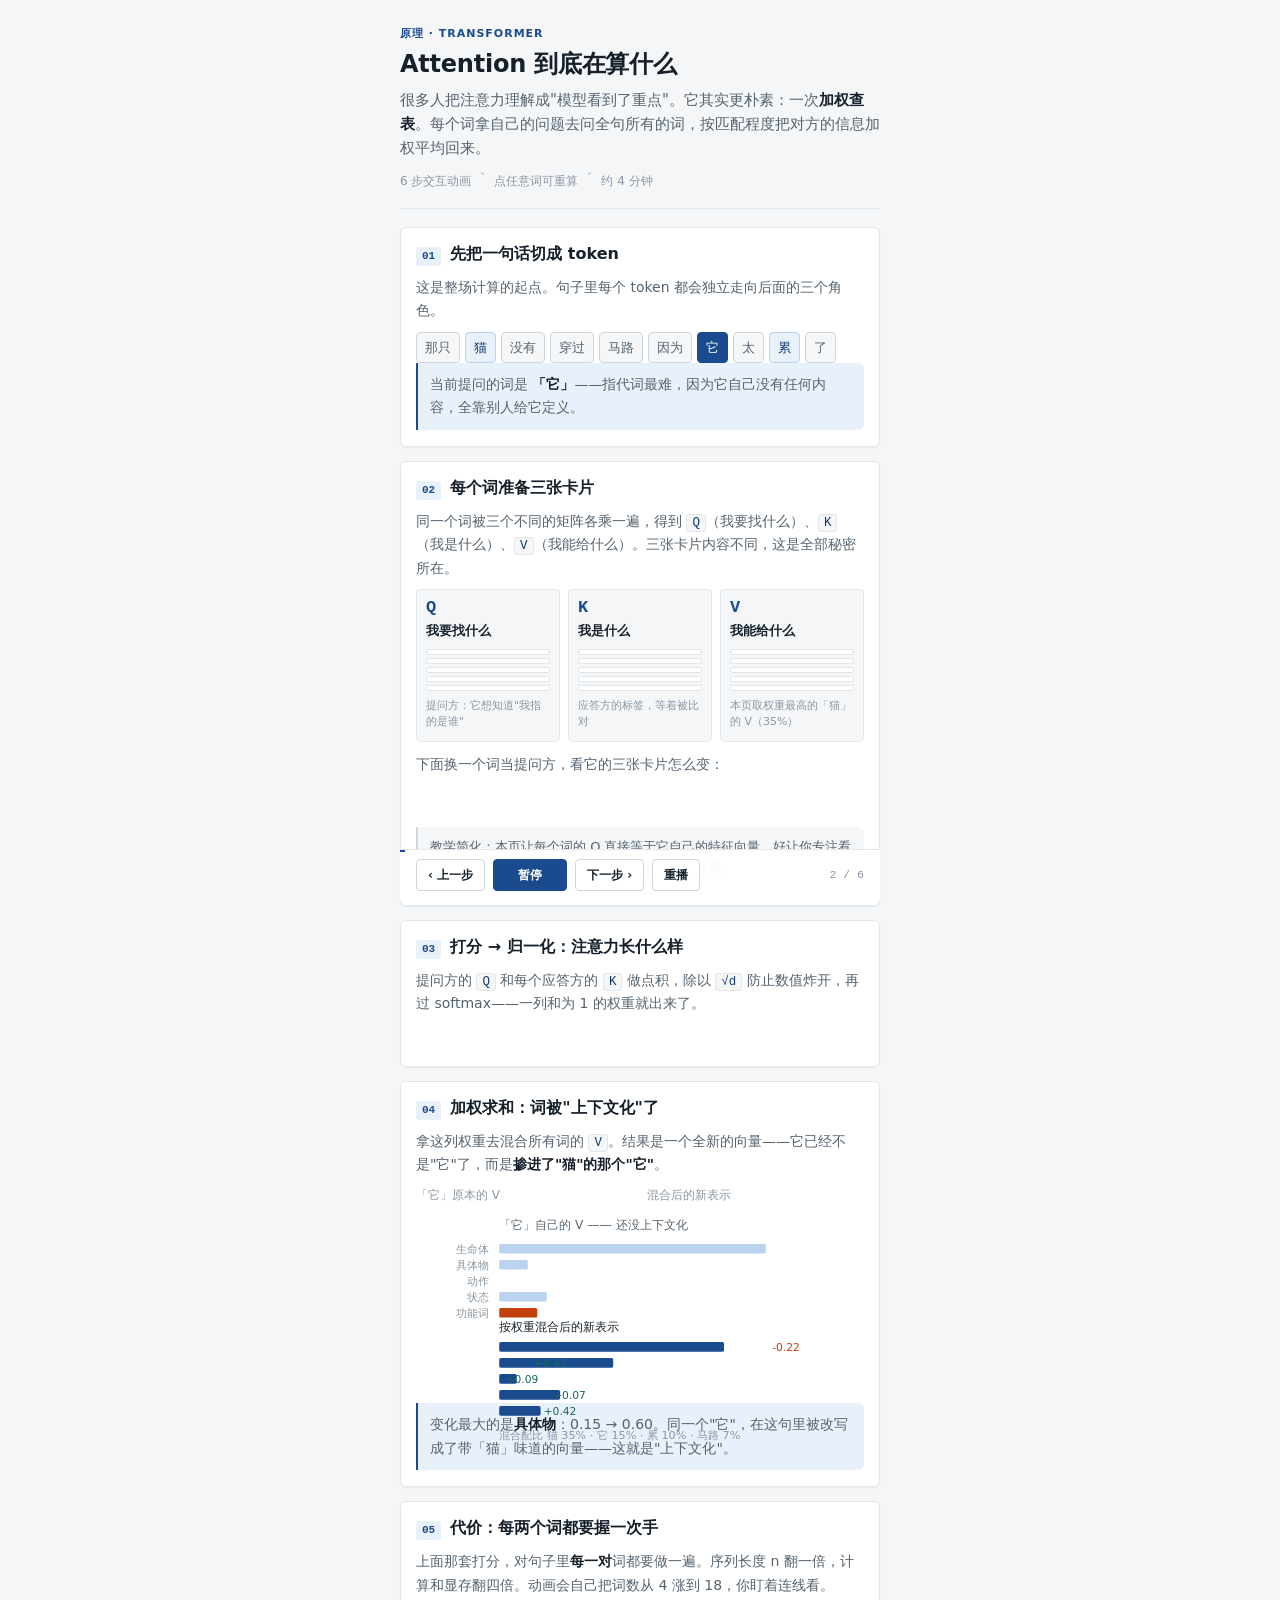
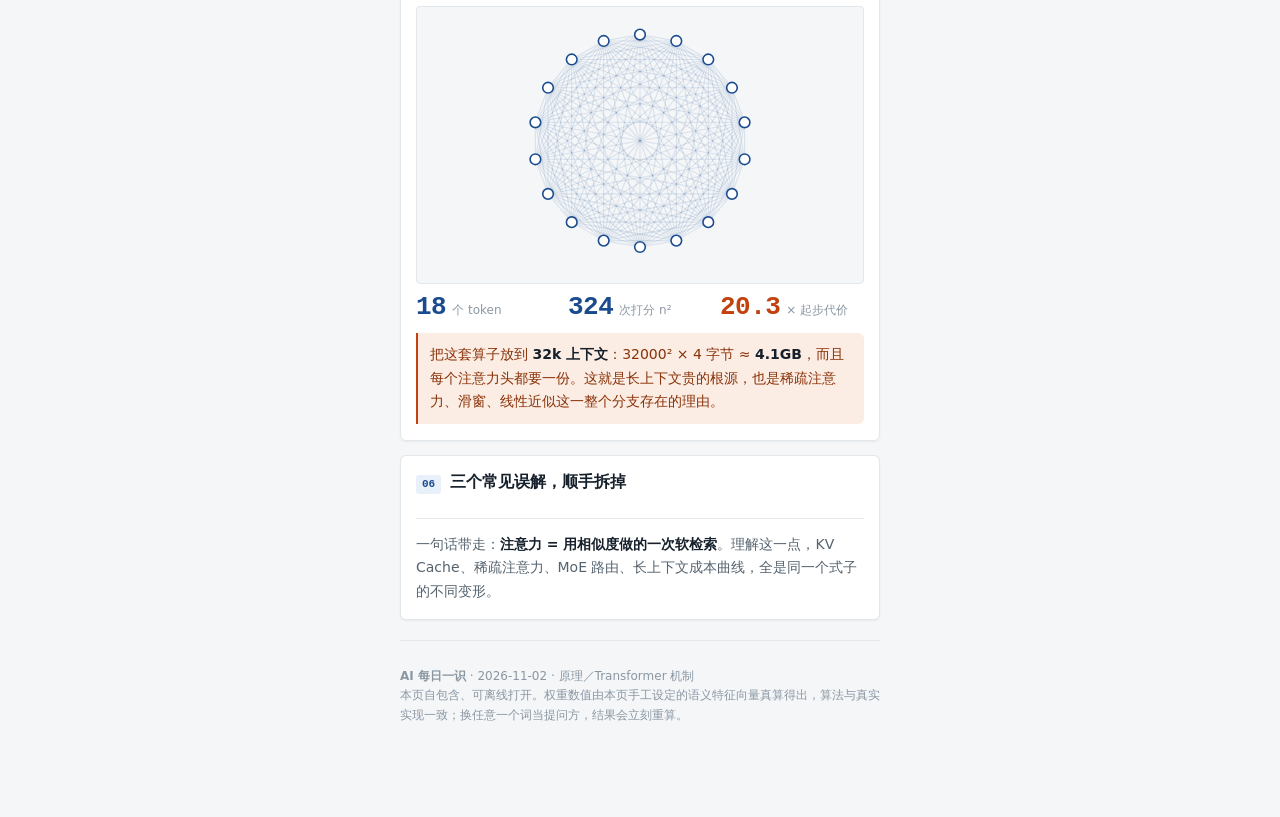
==== d/2026-11-02/index.html @ 2f48deec "deploy: AI 每日一识 2026-11-02 更新" ====
<!doctype html>
<html lang="zh-CN">
<head>
<meta charset="utf-8">
<meta name="viewport" content="width=device-width, initial-scale=1, viewport-fit=cover">
<meta name="theme-color" content="#1B4B8F">
<title>Attention 到底在算什么 | AI 每日一识 2026-11-02</title>
<meta name="description" content="注意力不是「模型看到了重点」，而是一次加权查表：每个词拿自己的问题去问全句所有的词，按匹配度把答案加权平均回来。">
<script>document.documentElement.className += ' js'</script>
<style>/* ============================================================
   ai-daily base.css  —  设计 token + 排版原子 + 动效库
   约束：无渐变、无光晕、无多层卡片堆叠；只用 transform/opacity 做动画
   ============================================================ */

:root{
  --bg:#F4F6F8;
  --panel:#FFFFFF;
  --ink:#16202B;
  --ink-2:#55636F;
  --ink-3:#8A97A3;
  --line:#E2E7EB;
  --line-2:#CFD7DE;
  --accent:#1B4B8F;
  --accent-ink:#123A70;
  --accent-soft:#E8F0FA;
  --hot:#C2410C;
  --hot-soft:#FBEDE4;
  --good:#15695A;
  --good-soft:#E5F2EF;
  --radius:6px;
  --shadow:0 1px 2px rgba(22,32,43,.05);
  --sans:"Segoe UI",system-ui,-apple-system,"PingFang SC","Microsoft YaHei",sans-serif;
  --mono:ui-monospace,"Cascadia Mono",Consolas,"SFMono-Regular",Menlo,monospace;
  --gutter:16px;
  --step-gap:14px;
}

*,*::before,*::after{box-sizing:border-box}
html{-webkit-text-size-adjust:100%}
body{
  margin:0;background:var(--bg);color:var(--ink);
  font:15px/1.65 var(--sans);
  -webkit-font-smoothing:antialiased;
  padding:0 var(--gutter) 84px;
}
#doc{max-width:480px;margin:0 auto}

/* ---------- hero ---------- */
.hero{padding:20px 0 16px;border-bottom:1px solid var(--line);margin-bottom:18px}
.kicker{
  display:inline-block;font:600 11px/1 var(--sans);letter-spacing:.09em;
  color:var(--accent);text-transform:uppercase;margin:0 0 10px;
}
.hero h1{margin:0 0 8px;font-size:24px;line-height:1.28;letter-spacing:-.01em;font-weight:700}
.hook{margin:0;font-size:15px;color:var(--ink-2);line-height:1.6}
.hook b{color:var(--ink);font-weight:600}
.meta-row{display:flex;gap:10px;margin-top:12px;font-size:12px;color:var(--ink-3);flex-wrap:wrap}
.meta-row span{display:inline-flex;align-items:center;gap:5px}
.meta-row i{width:3px;height:3px;border-radius:50%;background:var(--line-2);font-style:normal}

/* ---------- step / panel ---------- */
[data-step]{
  background:var(--panel);border:1px solid var(--line);border-radius:var(--radius);
  box-shadow:var(--shadow);padding:15px 15px 16px;margin:0 0 var(--step-gap);
  scroll-margin-top:14px;
}
.step-head{display:flex;align-items:baseline;gap:9px;margin:0 0 10px}
.step-no{
  font:600 11px/1 var(--mono);color:var(--accent);background:var(--accent-soft);
  padding:4px 6px;border-radius:3px;flex:none;
}
.step-head h2{margin:0;font-size:16px;line-height:1.35;font-weight:650}
.step p{margin:0 0 9px;font-size:14px;color:var(--ink-2);line-height:1.68}
.step p:last-child{margin-bottom:0}
.step p strong,.step p b{color:var(--ink);font-weight:600}
figure{margin:12px 0 0}
figcaption{font-size:12px;color:var(--ink-3);margin-top:8px;line-height:1.55}
code{font:12.5px/1.6 var(--mono);background:var(--bg);padding:1px 5px;border-radius:3px;color:var(--accent-ink);border:1px solid var(--line)}
.callout{
  margin:12px 0 0;padding:10px 12px;border-left:2px solid var(--accent);
  background:var(--accent-soft);border-radius:0 var(--radius) var(--radius) 0;
  font-size:13px;color:var(--accent-ink);line-height:1.6;
}
.callout.warn{border-left-color:var(--hot);background:var(--hot-soft);color:#8A3208}
.callout.note{border-left-color:var(--line-2);background:var(--bg);color:var(--ink-2)}

/* ---------- generic atoms ---------- */
.row{display:flex;gap:8px;flex-wrap:wrap}
.grid2{display:grid;grid-template-columns:1fr 1fr;gap:8px}
.grid3{display:grid;grid-template-columns:repeat(3,1fr);gap:8px}
.tag{font:600 11px/1 var(--sans);padding:4px 7px;border-radius:3px;background:var(--bg);border:1px solid var(--line);color:var(--ink-2)}
.tag.on{background:var(--accent);border-color:var(--accent);color:#fff}
.mini{font-size:12px;color:var(--ink-3);line-height:1.5}
.mono{font-family:var(--mono)}
hr.sep{border:0;border-top:1px solid var(--line);margin:14px 0}

/* clickable chip */
.chip{
  font:13px/1 var(--sans);padding:7px 9px;border-radius:4px;background:var(--panel);
  border:1px solid var(--line-2);color:var(--ink);cursor:pointer;transition:.18s transform,.18s background,.18s border-color;
  -webkit-tap-highlight-color:transparent;touch-action:manipulation;
}
.chip:hover{border-color:var(--accent)}
.chip:active{transform:translateY(1px)}
.chip.sel{background:var(--accent);border-color:var(--accent);color:#fff}

/* ---------- tokens (注意力演示用) ---------- */
.tokline{display:flex;flex-wrap:wrap;gap:5px}
.tok{
  position:relative;font:13px/1 var(--sans);padding:8px 8px;border-radius:4px;
  background:var(--bg);border:1px solid var(--line-2);color:var(--ink-2);
  cursor:pointer;transition:.2s transform,.2s background,.2s color,.2s border-color;
  -webkit-tap-highlight-color:transparent;
}
.tok.sel{background:var(--accent);border-color:var(--accent);color:#fff;transform:translateY(-2px)}
.tok.warm{background:var(--accent-soft);border-color:#BBD3EE;color:var(--accent-ink)}

/* weight bars */
.wbars{display:flex;flex-direction:column;gap:6px;margin-top:12px}
.wrow{display:grid;grid-template-columns:52px 1fr 46px;align-items:center;gap:8px}
.wrow .lbl{font:12px/1 var(--sans);color:var(--ink-2);text-align:right;white-space:nowrap;overflow:hidden;text-overflow:ellipsis}
.wtrack{height:14px;background:var(--bg);border:1px solid var(--line);border-radius:3px;overflow:hidden}
.wfill{display:block;height:100%;width:0;background:var(--accent);transition:width .55s cubic-bezier(.22,.61,.36,1)}
.wrow.top .wfill{background:var(--hot)}
.wrow.top .lbl{color:var(--ink);font-weight:600}
.wval{font:11.5px/1 var(--mono);color:var(--ink-3);text-align:right}

/* svg stage */
.stage{width:100%;display:block;overflow:visible;background:var(--panel)}
.stage text{font-family:var(--sans)}
.link{fill:none;stroke:var(--line-2);stroke-width:1}
.link.live{stroke:var(--accent)}
.pkt{fill:var(--accent)}

/* stat */
.stat{display:flex;align-items:baseline;gap:6px}
.stat .v{font:700 26px/1 var(--mono);color:var(--accent);letter-spacing:-.02em}
.stat .u{font-size:12px;color:var(--ink-3)}
.stat.hot .v{color:var(--hot)}

/* compare */
.vs{display:grid;grid-template-columns:1fr 1fr;gap:8px}
.vs>div{border:1px solid var(--line);border-radius:4px;padding:9px 10px;background:var(--bg)}
.vs h4{margin:0 0 5px;font-size:12px;font-weight:650;color:var(--ink-2)}
.vs ul{margin:0;padding-left:15px;font-size:12.5px;color:var(--ink-2);line-height:1.6}

/* footer */
.doc-foot{margin:20px 0 0;padding-top:14px;border-top:1px solid var(--line);font-size:12px;color:var(--ink-3);line-height:1.6}
.doc-foot a{color:var(--accent);text-decoration:none;border-bottom:1px solid #BBD3EE}

/* ---------- 控制条 ---------- */
.dock{
  position:fixed;left:50%;transform:translateX(-50%);bottom:0;z-index:20;
  width:100%;max-width:480px;padding:9px var(--gutter) calc(9px + env(safe-area-inset-bottom));
  background:rgba(255,255,255,.96);border-top:1px solid var(--line);
  display:flex;align-items:center;gap:8px;
}
.dock button{
  font:600 12px/1 var(--sans);padding:9px 11px;border-radius:4px;cursor:pointer;
  background:var(--panel);border:1px solid var(--line-2);color:var(--ink);
  -webkit-tap-highlight-color:transparent;touch-action:manipulation;
}
.dock button:active{transform:translateY(1px)}
.dock button.pri{background:var(--accent);border-color:var(--accent);color:#fff;min-width:74px}
.dock .prog{font:11.5px/1 var(--mono);color:var(--ink-3);margin-left:auto;white-space:nowrap}
.dock .bar{position:absolute;top:0;left:0;height:2px;background:var(--accent);transition:width .3s linear}

/* ============================================================
   动效库  ——  只在 html.js 存在时启用隐藏，保证无 JS 也能读
   ============================================================ */
html.js .anim{opacity:0}
html.js .anim.a-rise{transform:translateY(9px)}
html.js .anim.a-pop{transform:scale(.9)}
html.js .anim.a-slide{transform:translateX(-10px)}

.anim.on{opacity:1!important;transform:none!important}
.anim.a-fadelink{transition:opacity .5s linear}
.a-rise.on,.a-pop.on,.a-slide.on{transition:opacity .38s ease,transform .38s cubic-bezier(.22,.61,.36,1)}

/* 关键帧类动效：由 .playing 驱动 */
@keyframes flow{to{stroke-dashoffset:0}}
@keyframes pulse{0%,100%{opacity:1}50%{opacity:.35}}
@keyframes spin{to{transform:rotate(360deg)}}
@keyframes sweep{from{clip-path:inset(0 100% 0 0)}to{clip-path:inset(0 0 0 0)}}
@keyframes shake{0%,100%{transform:translateX(0)}25%{transform:translateX(-2px)}75%{transform:translateX(2px)}}

.dash{stroke-dasharray:6 6}
html.js .step.in .dash{animation:flow 1.1s linear forwards}
html.js .is-playing .loop{animation:pulse 1.5s ease-in-out infinite}
.spin{animation:spin 1.8s linear infinite}
html.js .step.in .sweep{animation:sweep .9s cubic-bezier(.22,.61,.36,1) forwards}

@media (prefers-reduced-motion:reduce){
  .anim,.anim.on{opacity:1!important;transform:none!important;transition:none!important;animation:none!important}
  .dash,.step.in .dash,.is-playing .loop,.step.in .sweep,.spin{animation:none!important}
  .dock{position:static;transform:none;max-width:none}
}

/* ============================================================
   poster 模式：?poster=N  →  只保留 hero + 指定步骤，压成封面构图
   ============================================================ */
body.poster{padding:0 0 24px;background:var(--panel)}
body.poster #doc{max-width:760px}
body.poster [data-step]:not(.poster-pick){display:none}
body.poster .poster-pick{border-color:var(--line);margin:0}
body.poster .hero{border-bottom:1px solid var(--line);padding:18px 20px 14px;margin:0 0 14px}
body.poster .hero h1{font-size:29px}
body.poster .poster-pick{padding:14px 20px 16px}
body.poster .dock{display:none}
body.poster [data-anim]{opacity:1!important;transform:none!important;transition:none!important}
@media (min-width:640px){
  body.poster #doc{display:block}
}

/* 《Attention 到底在算什么》专有样式 */

/* step 2 · QKV 三卡 */
.card-qkv{background:var(--bg);border:1px solid var(--line);border-radius:4px;padding:9px 9px 10px}
.card-qkv>b{display:block;font-size:17px;color:var(--accent);line-height:1}
.qh{font-size:12.5px;font-weight:600;color:var(--ink);margin:5px 0 7px}
.qd{font-size:11px;color:var(--ink-3);line-height:1.5;margin-top:7px}
.bars5{display:flex;flex-direction:column;gap:3px}
.bars5>span{display:block;height:6px;background:#fff;border:1px solid var(--line);border-radius:2px;overflow:hidden}
.bars5 i{display:block;height:100%;width:0;border-radius:1px;transition:width .32s cubic-bezier(.22,.61,.36,1)}

/* step 3 · 公式分步揭示 */
#formula{display:flex;flex-wrap:wrap;gap:6px;font-size:12px}
#formula span{background:var(--bg);border:1px solid var(--line);border-radius:3px;padding:5px 7px;color:var(--ink-2)}
#formula .f1{border-color:var(--line-2)}
#formula .f2,#formula .f3{opacity:0;transform:translateY(4px);transition:opacity .4s,transform .4s}
#formula .f4{opacity:0;background:var(--accent);border-color:var(--accent);color:#fff;font-weight:600;transform:translateY(4px);transition:opacity .4s,transform .4s}
#formula .f2.lit,#formula .f3.lit,#formula .f4.lit{opacity:1;transform:none}

/* step 3 · 权重条 */
.wrow.self .lbl{color:var(--accent);font-weight:700}
.wrow.self .wtrack{background:var(--accent-soft);border-color:#C9DCF2}
.wrow .wtrack{position:relative}
#barCaption{font-size:12px;color:var(--ink-3);line-height:1.6;margin-top:10px;display:block}

/* step 4 / 5 · svg 舞台 */
#mix{height:auto;margin-top:8px}
#quad{margin-top:6px;background:var(--bg);border:1px solid var(--line);border-radius:4px}
#mixNote{margin-top:12px}

/* step 5 · 结论卡分步出现 */
#quadNote{opacity:0;transform:translateY(6px);transition:opacity .5s,transform .5s;margin-top:12px}
#quadNote.lit{opacity:1;transform:none}

/* step 6 · 误解对照 */
#myths{grid-template-columns:1fr 1fr;gap:8px}
#myths>div{background:var(--bg);border:1px solid var(--line);border-radius:4px;padding:9px 10px}
#myths>div:nth-child(even){background:var(--accent-soft);border-color:#C9DCF2}
#myths h4{margin:0 0 5px;font-size:11px;font-weight:700;letter-spacing:.06em;color:var(--ink-3)}
#myths>div:nth-child(even) h4{color:var(--accent)}
#myths li{margin:0;list-style:none;font-size:12.5px;line-height:1.6;color:var(--ink-2)}
#myths ul{padding:0;margin:0}
</style>
</head>
<body>
<main id="doc">
<header class="hero">
  <p class="kicker">原理 · Transformer</p>
  <h1>Attention 到底在算什么</h1>
  <p class="hook">很多人把注意力理解成"模型看到了重点"。它其实更朴素：一次<b>加权查表</b>。每个词拿自己的问题去问全句所有的词，按匹配程度把对方的信息加权平均回来。</p>
  <div class="meta-row">
    <span>6 步交互动画</span><i></i><span>点任意词可重算</span><i></i><span>约 4 分钟</span>
  </div>
</header>

<section class="step" data-step="1" data-dur="2600">
  <div class="step-head"><span class="step-no">01</span><h2>先把一句话切成 token</h2></div>
  <p>这是整场计算的起点。句子里每个 token 都会独立走向后面的三个角色。</p>
  <div class="tokline" id="lane1"></div>
  <p class="callout">当前提问的词是 <b>「它」</b>——指代词最难，因为它自己没有任何内容，全靠别人给它定义。</p>
</section>

<section class="step" data-step="2" data-dur="2800">
  <div class="step-head"><span class="step-no">02</span><h2>每个词准备三张卡片</h2></div>
  <p>同一个词被三个不同的矩阵各乘一遍，得到 <code>Q</code>（我要找什么）、<code>K</code>（我是什么）、<code>V</code>（我能给什么）。三张卡片内容不同，这是全部秘密所在。</p>
  <div class="grid3" id="qkv"></div>
  <p class="mini" style="margin-top:11px">下面换一个词当提问方，看它的三张卡片怎么变：</p>
  <div class="tokline" id="lane2"></div>
  <div class="callout note" style="margin-top:11px">教学简化：本页让每个词的 Q 直接等于它自己的特征向量，好让你专注看算法本身。真实模型里 Q/K/V 是三套学出来的权重。</div>
</section>

<section class="step" data-step="3" data-dur="3400" data-poster="1">
  <div class="step-head"><span class="step-no">03</span><h2>打分 → 归一化：注意力长什么样</h2></div>
  <p>提问方的 <code>Q</code> 和每个应答方的 <code>K</code> 做点积，除以 <code>√d</code> 防止数值炸开，再过 softmax——一列和为 1 的权重就出来了。</p>
  <div class="mono" id="formula" style="font-size:13px;color:var(--ink-2);margin:12px 0 4px"></div>
  <div class="wbars" id="bars"></div>
  <figcaption id="barCaption"></figcaption>
</section>

<section class="step" data-step="4" data-dur="3200">
  <div class="step-head"><span class="step-no">04</span><h2>加权求和：词被"上下文化"了</h2></div>
  <p>拿这列权重去混合所有词的 <code>V</code>。结果是一个全新的向量——它已经不是"它"了，而是<b>掺进了"猫"的那个"它"</b>。</p>
  <div class="row" style="gap:14px;margin-top:6px">
    <div class="mini" style="flex:1">「它」原本的 V</div>
    <div class="mini" style="flex:1">混合后的新表示</div>
  </div>
  <svg class="stage" id="mix" viewBox="0 0 420 168" role="img" aria-label="值向量按权重混合成新的表示"></svg>
  <p class="callout" id="mixNote"></p>
</section>

<section class="step" data-step="5" data-dur="4200">
  <div class="step-head"><span class="step-no">05</span><h2>代价：每两个词都要握一次手</h2></div>
  <p>上面那套打分，对句子里<b>每一对</b>词都要做一遍。序列长度 n 翻一倍，计算和显存翻四倍。动画会自己把词数从 4 涨到 18，你盯着连线看。</p>
  <svg class="stage" id="quad" viewBox="0 0 420 260" role="img" aria-label="自注意力的全连接连线随词数暴涨"></svg>
  <div class="grid3" style="margin-top:10px">
    <div><div class="stat"><span class="v mono" id="qN">4</span><span class="u">个 token</span></div></div>
    <div><div class="stat"><span class="v mono" id="qPair">16</span><span class="u">次打分 n²</span></div></div>
    <div><div class="stat hot"><span class="v mono" id="qMul">1.0</span><span class="u">× 起步代价</span></div></div>
  </div>
  <p class="callout warn" id="quadNote">把这套算子放到 <b>32k 上下文</b>：32000² × 4 字节 ≈ <b>4.1GB</b>，而且每个注意力头都要一份。这就是长上下文贵的根源，也是稀疏注意力、滑窗、线性近似这一整个分支存在的理由。</p>
</section>

<section class="step" data-step="6" data-dur="2400">
  <div class="step-head"><span class="step-no">06</span><h2>三个常见误解，顺手拆掉</h2></div>
  <div class="vs" id="myths"></div>
  <hr class="sep">
  <p class="mini">一句话带走：<b>注意力 = 用相似度做的一次软检索</b>。理解这一点，KV Cache、稀疏注意力、MoE 路由、长上下文成本曲线，全是同一个式子的不同变形。</p>
</section>

<footer class="doc-foot"><p><b>AI 每日一识</b> · 2026-11-02 · 原理／Transformer 机制<br>
本页自包含、可离线打开。权重数值由本页手工设定的语义特征向量真算得出，算法与真实实现一致；换任意一个词当提问方，结果会立刻重算。</p>
</footer>
</main>
<div id="dock"></div>
<script>/* ============================================================
   ai-daily controls.js  ——  可_scrub_ 的分步动画播放器
   所有时间都表达为归一化进度 p∈[0,1]，因此：
     ?poster=N&at=0.55  可以把第 N 步定格在 55% 那一帧用来截封面
     prefers-reduced-motion / ?static=1  直接落到 p=1 的完整可读终态
   页面脚本只需实现 onFrame(i, p, el)，不自己管时钟。
   ============================================================ */
(function () {
  'use strict';

  var root = document.documentElement;
  var $$ = function (sel, ctx) {
    return Array.prototype.slice.call((ctx || document).querySelectorAll(sel));
  };
  var params = new URLSearchParams(location.search);
  var reduced = window.matchMedia('(prefers-reduced-motion: reduce)').matches || params.has('static');
  var posterIdx = parseInt(params.get('poster') || '', 10) || 0;
  var posterAt = parseFloat(params.get('at'));
  if (!(posterAt >= 0 && posterAt <= 1)) posterAt = 1;

  var steps = $$('[data-step]');

  var st = { i: -1, playing: !reduced, t: 0, total: 2400, events: [], raf: 0, last: 0 };
  var hooks = { onInit: null, onFrame: null };

  /* ---------- 排期：把 [data-anim] 的累积延迟换成进度阈值 ---------- */
  function schedule(el) {
    var acc = 0, events = $$('.anim', el);
    events.forEach(function (n) {
      acc += parseFloat(n.getAttribute('data-delay') || '240');
      n.__at = acc;
      n.classList.remove('on');
    });
    var total = Math.max(acc + 320, parseFloat(el.getAttribute('data-dur') || '2400'));
    st.events = events;
    st.total = total;
  }

  function applyTo(p) {
    for (var k = 0; k < st.events.length; k++) {
      var n = st.events[k], on = (n.__at / st.total) <= p;
      if (on !== n.classList.contains('on')) n.classList.toggle('on', on);
    }
    if (hooks.onFrame && st.i >= 0) hooks.onFrame(st.i, p, steps[st.i]);
    if (dockBar) dockBar.style.width = (p * 100).toFixed(1) + '%';
  }

  function settle(el) {
    $$('.anim', el).forEach(function (n) { n.classList.add('on'); });
    if (hooks.onFrame) hooks.onFrame(steps.indexOf(el), 1, el);
  }

  /* ---------- 帧循环 ---------- */
  function loop(now) {
    st.raf = requestAnimationFrame(loop);
    var dt = Math.min(now - st.last, 50);
    st.last = now;
    if (!st.playing || st.i < 0) return;
    st.t = Math.min(st.t + dt, st.total);
    applyTo(st.t / st.total);
    if (st.t >= st.total) root.classList.remove('is-playing');
    else root.classList.add('is-playing');
  }

  /* ---------- 激活某一步 ---------- */
  function activate(i, replay) {
    if (i < 0 || i >= steps.length) return;
    if (st.i === i && !replay) return;
    if (st.i >= 0 && st.i !== i) settle(steps[st.i]);   // 离开的步骤保持内容可读
    st.i = i;
    if (hooks.onInit) hooks.onInit(steps[i], i);   // 先生成 DOM，再收集 .anim
    schedule(steps[i]);
    st.t = reduced ? st.total : 0;
    applyTo(st.t / st.total);
    paintProgress();
  }

  function paintProgress() {
    if (prog) prog.textContent = (st.i + 1) + ' / ' + steps.length;
    if (btnPrev) btnPrev.disabled = st.i <= 0;
    if (btnNext) btnNext.disabled = st.i >= steps.length - 1;
  }

  /* ---------- 控制条 ---------- */
  var dock, dockBar, prog, btnPlay, btnPrev, btnNext, btnAgain;

  function buildDock() {
    dock = document.getElementById('dock');
    if (!dock) return;
    dock.className = 'dock';
    dock.innerHTML =
      '<i class="bar"></i>' +
      '<button data-act="prev" aria-label="上一步">‹ 上一步</button>' +
      '<button data-act="play" class="pri">暂停</button>' +
      '<button data-act="next" aria-label="下一步">下一步 ›</button>' +
      '<button data-act="replay">重播</button>' +
      '<span class="prog"></span>';
    dockBar = dock.querySelector('.bar');
    prog = dock.querySelector('.prog');
    btnPlay = dock.querySelector('[data-act=play]');
    btnPrev = dock.querySelector('[data-act=prev]');
    btnNext = dock.querySelector('[data-act=next]');
    btnAgain = dock.querySelector('[data-act=replay]');

    dock.addEventListener('click', function (e) {
      var b = e.target.closest('button'); if (!b) return;
      var a = b.getAttribute('data-act');
      if (a === 'play') setPlaying(!st.playing);
      if (a === 'prev') jump(st.i - 1);
      if (a === 'next') jump(st.i + 1);
      if (a === 'replay') { st.t = 0; applyTo(0); setPlaying(true); activate(st.i, true); }
    });
    paintProgress();
  }

  function setPlaying(v) {
    st.playing = v;
    root.classList.toggle('is-playing', v);
    if (btnPlay) btnPlay.textContent = v ? '暂停' : '播放';
  }

  function jump(i) {
    if (i < 0 || i >= steps.length) return;
    steps[i].scrollIntoView({ behavior: reduced ? 'auto' : 'smooth', block: 'start' });
  }

  /* ---------- 进入视口中央即播放 ---------- */
  function observe() {
    if (!('IntersectionObserver' in window)) { activate(0); return; }
    var io = new IntersectionObserver(function (list) {
      list.forEach(function (en) {
        if (en.isIntersecting) activate(steps.indexOf(en.target));
      });
    }, { rootMargin: '-45% 0px -45% 0px', threshold: 0 });
    steps.forEach(function (s) { io.observe(s); });
  }

  /* ---------- poster 模式（截图用）：?poster=N&at=0..1 ---------- */
  function posterMode(n) {
    var pick = steps[n - 1] || steps[0];
    document.body.classList.add('poster');
    steps.forEach(function (s) { s.classList.toggle('poster-pick', s === pick); });
    if (!pick) return;
    st.i = steps.indexOf(pick);
    if (hooks.onInit) hooks.onInit(pick, st.i);   // 先生成 DOM，再收集 .anim
    schedule(pick);
    $$('.anim', pick).forEach(function (n2) { n2.classList.toggle('on', (n2.__at / st.total) <= posterAt); });
    if (hooks.onFrame) hooks.onFrame(st.i, posterAt, pick);
  }

  /* ---------- boot ---------- */
  window.Motion = {
    get reduced() { return reduced; },
    get poster() { return document.body.classList.contains('poster'); },
    get index() { return st.i; },
    get playing() { return st.playing; },
    steps: steps,
    boot: function (h) {
      hooks = h || {};
      var p = parseInt(params.get('poster') || '', 10);
      if (p) { posterMode(p); return; }
      if (steps.length > 1 && !reduced) buildDock();
      else if (steps.length) { dockBar = null; }
      root.classList.toggle('is-playing', st.playing);
      observe();
      if (st.i < 0) activate(0);
      st.last = performance.now();
      st.raf = requestAnimationFrame(loop);
    },
    play: function () { setPlaying(true); },
    pause: function () { setPlaying(false); },
    goto: jump,
    replay: function () { st.t = 0; applyTo(0); activate(st.i, true); }
  };

  document.addEventListener('keydown', function (e) {
    if (e.target.matches('input,textarea,select')) return;
    if (e.key === ' ') { e.preventDefault(); setPlaying(!st.playing); }
    if (e.key === 'ArrowRight') jump(st.i + 1);
    if (e.key === 'ArrowLeft') jump(st.i - 1);
  });

  document.addEventListener('visibilitychange', function () {
    if (document.hidden && st.playing) { st.playing = false; root.classList.remove('is-playing'); }
    else if (!document.hidden && !reduced && !posterIdx) { setPlaying(true); }
  });
})();
</script>
<script>/* 《Attention 到底在算什么》页面逻辑
   数值全部真算：点积 → /√d → softmax → 加权求和。
   特征向量是为教学手工设定的语义轴，页面上已注明。 */
(function () {
  'use strict';
  var D = 5, SQ = Math.sqrt(D);
  var DIM = ['生命体', '具体物', '动作', '状态', '功能词'];
  var TOK = [
    { w: '那只', f: [-0.2, 0.3, 0.0, 0.0, 0.9] },
    { w: '猫', f: [2.6, 1.3, -0.2, 0.1, -0.4] },
    { w: '没有', f: [0.0, 0.0, 0.2, 0.1, 1.4] },
    { w: '穿过', f: [0.1, 0.2, 1.7, 0.0, 0.2] },
    { w: '马路', f: [0.2, 1.5, 0.1, 0.0, 0.1] },
    { w: '因为', f: [0.0, 0.0, 0.2, 0.2, 1.7] },
    { w: '它', f: [1.4, 0.15, 0.0, 0.25, -0.2] },
    { w: '太', f: [0.0, 0.0, 0.0, 0.8, 1.1] },
    { w: '累', f: [0.6, -0.1, 0.1, 1.7, 0.1] },
    { w: '了', f: [0.0, 0.0, 0.3, 0.2, 1.6] }
  ];
  var SEL = 6, cur = [0, 0, 0, 0, 0, 0], built = {};

  function $(s) { return document.querySelector(s); }
  function clamp(v, a, b) { return v <= a ? 0 : v >= b ? 1 : (v - a) / (b - a); }
  function lerp(a, b, t) { return a + (b - a) * t; }
  function fmt(v, d) { return (v >= 0 ? '' : '-') + Math.abs(v).toFixed(d === undefined ? 2 : d); }
  function absMax(v) { return Math.max.apply(null, v.map(Math.abs)); }

  function raws(qi) {
    return TOK.map(function (t) {
      var s = 0;
      for (var i = 0; i < D; i++) s += TOK[qi].f[i] * t.f[i];
      return s / SQ;
    });
  }
  function softmax(v) {
    var m = Math.max.apply(null, v);
    var e = v.map(function (x) { return Math.exp(x - m); });
    var s = e.reduce(function (a, b) { return a + b; }, 0);
    return e.map(function (x) { return x / s; });
  }
  function blend(a) {
    var o = [0, 0, 0, 0, 0];
    TOK.forEach(function (t, i) { for (var d = 0; d < D; d++) o[d] += a[i] * t.f[d]; });
    return o;
  }

  var _a = null, _aSel = -1;
  function attn() {
    if (_aSel !== SEL) { _a = softmax(raws(SEL)); _aSel = SEL; }
    return _a;
  }

  /* ---------- 词表 ---------- */
  function lane(el, stagger) {
    el.innerHTML = '';
    TOK.forEach(function (t, i) {
      var b = document.createElement('button');
      b.className = 'tok anim a-rise' + (i === SEL ? ' sel' : '');
      if (stagger) b.setAttribute('data-delay', '110');
      b.textContent = t.w;
      b.setAttribute('data-i', i);
      el.appendChild(b);
    });
  }
  function markLanes() {
    var a = attn();
    document.querySelectorAll('.tok').forEach(function (b) {
      var i = +b.getAttribute('data-i');
      b.classList.toggle('sel', i === SEL);
      b.classList.toggle('warm', i !== SEL && a[i] > 0.08);
      b.setAttribute('title', TOK[i].w + ' 的权重 ' + (a[i] * 100).toFixed(0) + '%');
    });
  }

  /* ---------- step 2：Q / K / V ---------- */
  var QKV = [
    { k: 'Q', t: '我要找什么', d: '提问方：它想知道"我指的是谁"' },
    { k: 'K', t: '我是什么', d: '应答方的标签，等着被比对' },
    { k: 'V', t: '我能给什么', d: '真正会被搬运走的内容' }
  ];
  function buildQkv() {
    $('#qkv').innerHTML = QKV.map(function (c) {
      return '<div class="card-qkv"><b class="mono">' + c.k + '</b>' +
        '<div class="qh">' + c.t + '</div><div class="bars5"></div>' +
        '<div class="qd">' + c.d + '</div></div>';
    }).join('');
    $('#qkv').querySelectorAll('.card-qkv').forEach(function (n) {
      n.classList.add('anim', 'a-pop'); n.setAttribute('data-delay', '260');
    });
  }
  function paintQkv(p) {
    var a = attn(), hi = a.indexOf(Math.max.apply(null, a));
    var grow = clamp(p, 0.15, 0.7);
    $('#qkv').querySelectorAll('.card-qkv').forEach(function (n, idx) {
      var vec = idx === 2 ? TOK[hi].f : TOK[SEL].f, mx = absMax(vec) || 1;
      n.querySelector('.bars5').innerHTML = vec.map(function (v, d) {
        return '<span title="' + DIM[d] + ' ' + fmt(v) + '"><i style="width:' +
          (Math.abs(v) / mx * 100 * grow).toFixed(1) + '%;background:' + (v < 0 ? 'var(--hot)' : 'var(--accent)') + '"></i></span>';
      }).join('');
      n.querySelector('.qd').textContent = idx === 2
        ? '本页取权重最高的「' + TOK[hi].w + '」的 V（' + (a[hi] * 100).toFixed(0) + '%）'
        : QKV[idx].d;
    });
  }

  /* ---------- step 3：打分与归一化 ---------- */
  function buildBars() {
    $('#bars').innerHTML = TOK.map(function (t, i) {
      return '<div class="wrow anim a-fadelink" data-delay="80" data-i="' + i + '">' +
        '<span class="lbl">' + t.w + '</span><span class="wtrack"><span class="wfill"></span></span>' +
        '<span class="wval mono"></span></div>';
    }).join('');
  }
  function paintBars(p) {
    var raw = raws(SEL), a = attn();
    var rMin = Math.min.apply(null, raw), rMax = Math.max.apply(null, raw);
    var aMax = Math.max.apply(null, a), best = a.indexOf(aMax);
    var grow = clamp(p, 0.10, 0.42), toSoft = clamp(p, 0.50, 0.86);
    $('#bars').querySelectorAll('.wrow').forEach(function (row) {
      var i = +row.getAttribute('data-i');
      var relRaw = (raw[i] - rMin) / ((rMax - rMin) || 1);
      var v = lerp(relRaw, a[i] / aMax, toSoft) * grow;
      row.querySelector('.wfill').style.width = (v * 100).toFixed(1) + '%';
      row.querySelector('.wval').textContent = toSoft > 0.5 ? (a[i] * 100).toFixed(0) + '%' : fmt(raw[i]);
      row.classList.toggle('top', i === best);
      row.classList.toggle('self', i === SEL);
    });
    var r = raw[best];
    $('#formula').innerHTML =
      '<span class="f1">q·k = ' + fmt(TOK[SEL].f.reduce(function (s, v, d) { return s + v * TOK[best].f[d]; }, 0)) + '</span>' +
      '<span class="f2">÷ √5 = ' + fmt(r) + '</span>' +
      '<span class="f3">e^' + fmt(r) + ' = ' + fmt(Math.exp(r), 2) + '</span>' +
      '<span class="f4">softmax = ' + (a[best] * 100).toFixed(0) + '%</span>';
    ['#formula .f2', '#formula .f3', '#formula .f4'].forEach(function (s, i) {
      $(s).classList.toggle('lit', p > [0.30, 0.52, 0.80][i]);
    });
    $('#barCaption').textContent = toSoft < 0.5
      ? '现在显示的是原始匹配分（点积 ÷ √d）：有负有正，还没归一化，条长按最小值到最大值铺开。'
      : 'softmax 之后：「' + TOK[best].w + '」拿到 ' + (aMax * 100).toFixed(0) +
        '%，其余 9 个词合计 ' + ((1 - aMax) * 100).toFixed(0) + '%——注意没有一个是 0。注意力是软检索，不是硬选择。';
  }

  /* ---------- step 4：加权混合 ---------- */
  var X0 = 78, BW = 250, RA = 30, RB = 122, BH = 9, GAP = 15;
  function paintMix(p) {
    var a = attn(), own = TOK[SEL].f, out = blend(a);
    var mx = absMax(own.concat(out)) || 1;
    var t = clamp(p, 0.28, 0.9);
    var s = ['<text x="' + X0 + '" y="16" font-size="11.5" fill="#55636F">「' + TOK[SEL].w +
      '」自己的 V —— 还没上下文化</text>',
      '<text x="' + X0 + '" y="112" font-size="11.5" fill="#16202B">按权重混合后的新表示</text>'];
    for (var d = 0; d < D; d++) {
      var yA = RA + d * GAP, yB = RB + d * GAP;
      var vOut = lerp(own[d], out[d], t);
      s.push('<text x="' + (X0 - 10) + '" y="' + (yA + BH - 1) + '" text-anchor="end" font-size="10.5" fill="#8A97A3">' + DIM[d] + '</text>');
      s.push('<rect x="' + X0 + '" y="' + yA + '" width="' + (Math.abs(own[d]) / mx * BW).toFixed(1) +
        '" height="' + BH + '" rx="1.5" fill="' + (own[d] < 0 ? '#C2410C' : '#BBD3EE') + '"/>');
      s.push('<rect x="' + X0 + '" y="' + yB + '" width="' + (Math.abs(vOut) / mx * BW).toFixed(1) +
        '" height="' + BH + '" rx="1.5" fill="' + (vOut < 0 ? '#C2410C' : '#1B4B8F') + '"/>');
      var delta = out[d] - own[d];
      if (Math.abs(delta) > 0.04) {
        s.push('<text x="' + (X0 + Math.abs(own[d]) / mx * BW + 6).toFixed(1) + '" y="' + (yB + BH - 1) +
          '" font-size="10" fill="' + (delta > 0 ? '#15695A' : '#C2410C') + '" opacity="' + t.toFixed(2) + '">' +
          (delta > 0 ? '+' : '') + fmt(delta) + '</text>');
      }
    }
    var top = a.map(function (v, i) { return [v, i]; }).sort(function (x, y) { return y[0] - x[0]; }).slice(0, 4);
    s.push('<text x="' + X0 + '" y="' + (RB + D * GAP + 16) + '" font-size="10.5" fill="#8A97A3">混合配比 ' +
      top.map(function (q) { return TOK[q[1]].w + ' ' + (q[0] * 100).toFixed(0) + '%'; }).join(' · ') + '</text>');
    $('#mix').innerHTML = s.join('');
    var moved = out.map(function (v, d) { return [Math.abs(v - own[d]), d]; })
      .sort(function (x, y) { return y[0] - x[0]; })[0][1];
    $('#mixNote').innerHTML = '变化最大的是<b>' + DIM[moved] + '</b>：' + fmt(own[moved]) + ' → ' + fmt(out[moved]) +
      '。同一个"' + TOK[SEL].w + '"，在这句里被改写成了带「猫」味道的向量——这就是"上下文化"。';
  }

  /* ---------- step 5：n² 的代价 ---------- */
  function paintQuad(p) {
    var n = 4 + Math.round(clamp(p, 0.04, 0.88) * 14);
    var cx = 210, cy = 126, R = 100, pts = [], i, j;
    for (i = 0; i < n; i++) {
      var ang = -Math.PI / 2 + i * 2 * Math.PI / n;
      pts.push([cx + R * Math.cos(ang), cy + R * Math.sin(ang)]);
    }
    var s = [];
    for (i = 0; i < n; i++) for (j = i + 1; j < n; j++) {
      s.push('<line x1="' + pts[i][0].toFixed(1) + '" y1="' + pts[i][1].toFixed(1) + '" x2="' +
        pts[j][0].toFixed(1) + '" y2="' + pts[j][1].toFixed(1) + '" stroke="#1B4B8F" stroke-width="1" stroke-opacity="' +
        (n > 12 ? 0.12 : 0.3) + '"/>');
    }
    for (i = 0; i < n; i++) {
      s.push('<circle cx="' + pts[i][0].toFixed(1) + '" cy="' + pts[i][1].toFixed(1) +
        '" r="5" fill="#fff" stroke="#1B4B8F" stroke-width="1.5"/>');
      if (n <= 10) s.push('<text x="' + (cx + (pts[i][0] - cx) * 1.2).toFixed(1) + '" y="' +
        (cy + (pts[i][1] - cy) * 1.2 + 3).toFixed(1) + '" font-size="10" fill="#8A97A3" text-anchor="middle">' + (i + 1) + '</text>');
    }
    $('#quad').innerHTML = s.join('');
    $('#qN').textContent = n;
    $('#qPair').textContent = (n * n).toLocaleString('en-US');
    $('#qMul').textContent = (n * n / 16).toFixed(1);
    $('#quadNote').classList.toggle('lit', p > 0.86);
  }

  /* ---------- step 6：误解 ---------- */
  var MYTH = [
    ['注意力是模型"看见了"重要的词', '它只是一次矩阵乘法。权重高说明这组 Q 与 K 在同一批特征方向上对齐，不存在"看"这个动作。'],
    ['上下文越长，模型知道得就越多', 'n² 的代价意味着长上下文必然要打折；实测里权重常堆在开头几个 token（attention sink），中段反而被摊薄。'],
    ['多头注意力是多套不同的注意力', '同一个式子把 d 拆成 d/h 维子空间各算一遍。头是把相似度投到不同特征方向，不是多个独立模型。'],
    ['KV Cache 缓存的是算好的结果', '缓存的是历史 token 的 K 和 V。省下重复计算，换来显存随序列长度线性增长。']
  ];
  function buildMyths() {
    $('#myths').innerHTML = MYTH.map(function (m) {
      return '<div class="anim a-rise" data-delay="210"><h4>误解</h4><ul><li>' + m[0] + '</li></ul></div>' +
        '<div class="anim a-rise" data-delay="210"><h4>实际</h4><ul><li>' + m[1] + '</li></ul></div>';
    }).join('');
  }

  /* ---------- 装配 ---------- */
  var INIT = [
    function () { lane($('#lane1'), true); },
    function () { buildQkv(); lane($('#lane2'), false); },
    buildBars,
    function () { },
    function () { },
    buildMyths
  ];
  var F = [markLanes, paintQkv, paintBars, paintMix, paintQuad, function () { }];

  document.addEventListener('click', function (e) {
    var b = e.target.closest ? e.target.closest('.tok') : null;
    if (!b) return;
    var i = +b.getAttribute('data-i');
    if (i === SEL) return;
    SEL = i; _aSel = -1;
    markLanes();
    var k = Motion.index;
    if (F[k]) F[k](cur[k]);
    if (k !== 2) Motion.goto(2);
  });

  window.Motion.boot({
    onInit: function (el, i) { if (!built[i] && INIT[i]) INIT[i](el); built[i] = 1; },
    onFrame: function (i, p, el) { cur[i] = p; if (F[i]) F[i](p); }
  });
})();
</script>
</body>
</html>
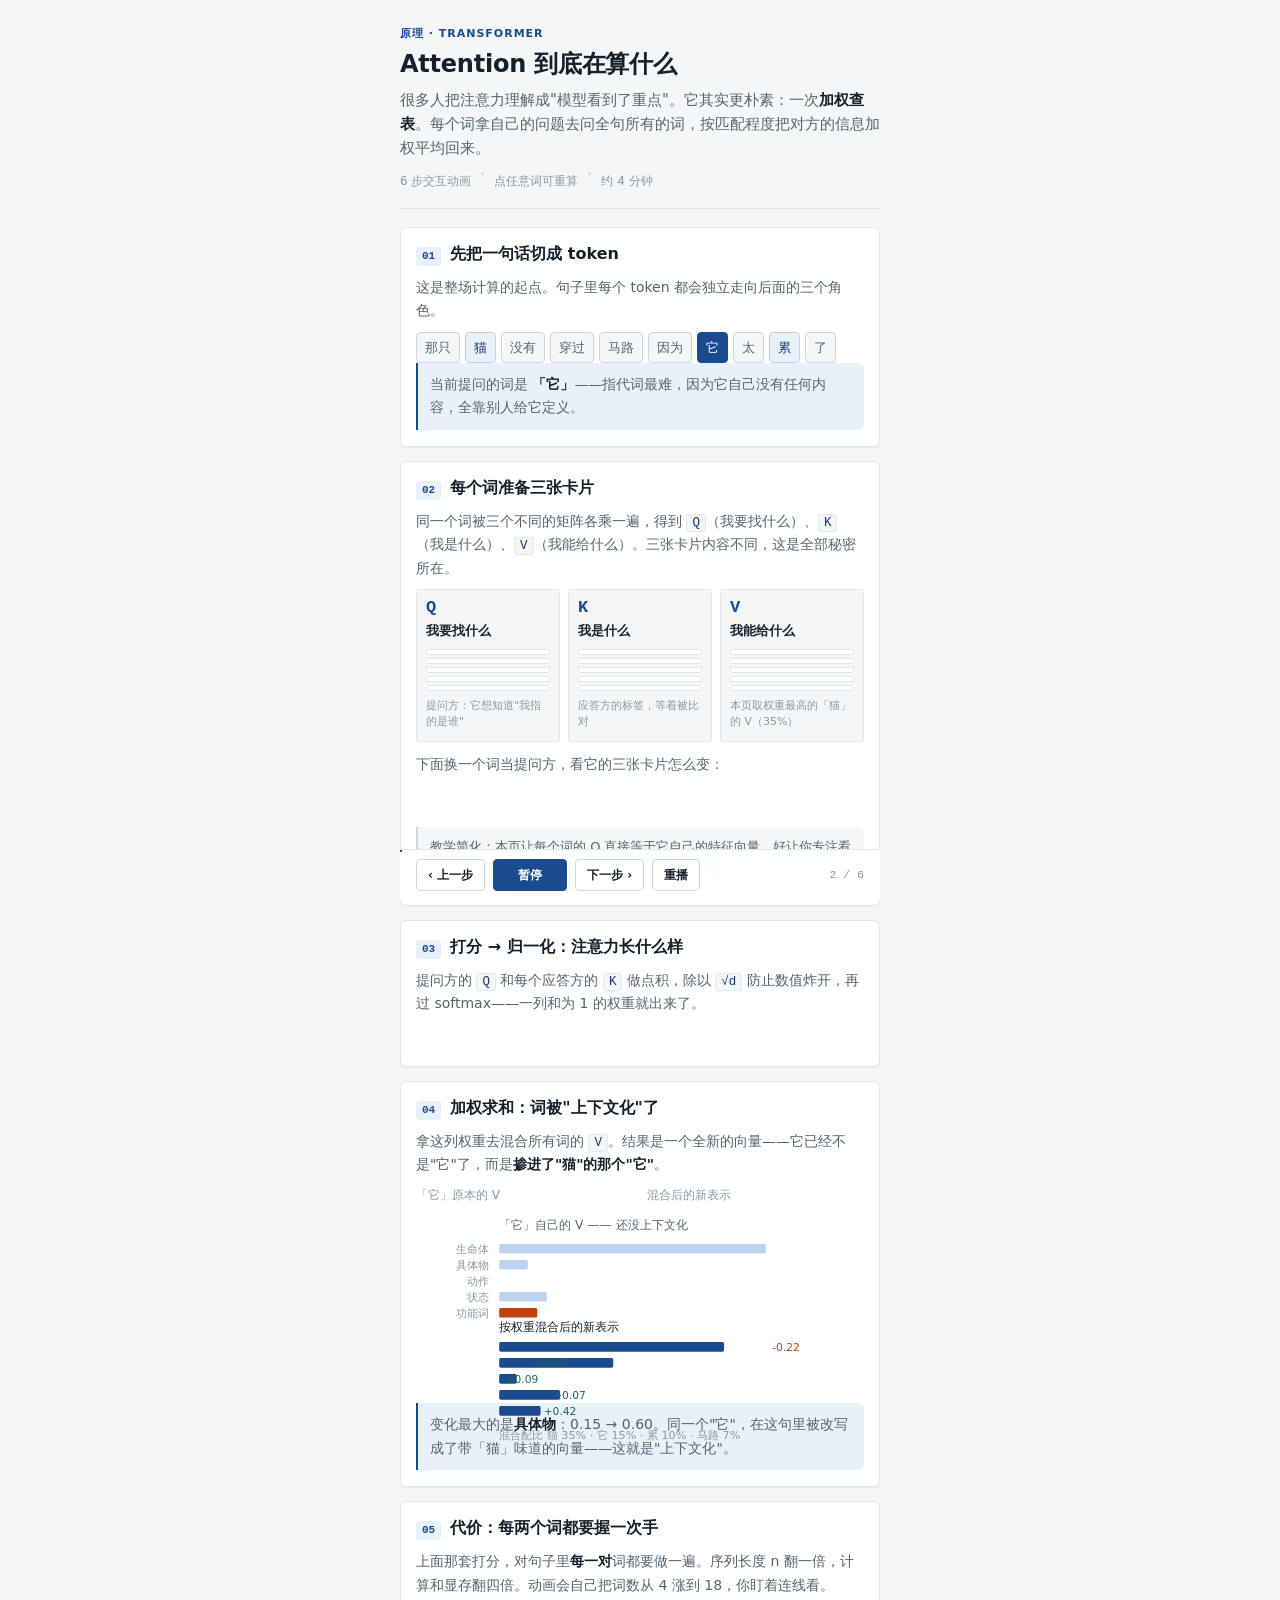
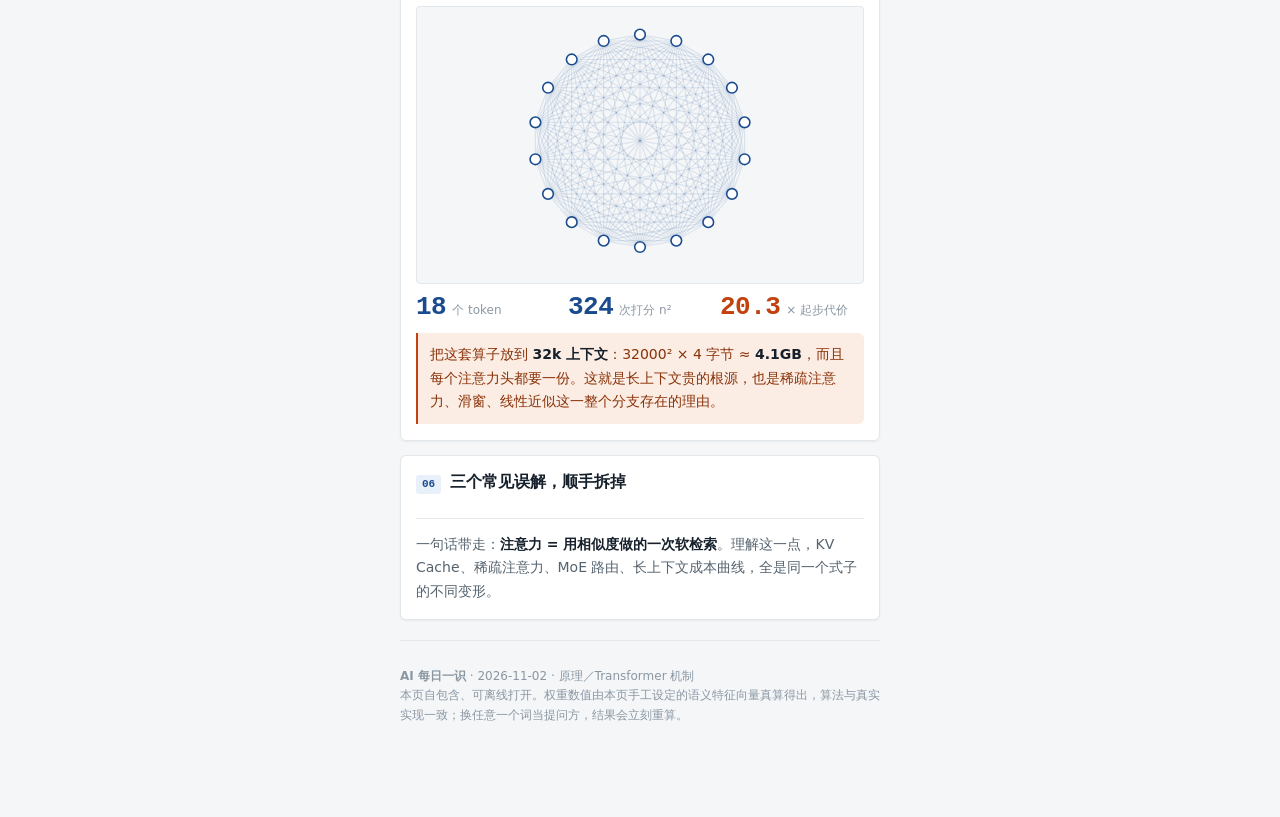
==== commit 83a9df1d: "deploy: AI 每日一识 2026-11-02 更新" ====
--- a/d/2026-11-02/index.html
+++ b/d/2026-11-02/index.html
@@ -4,6 +4,7 @@
 <meta charset="utf-8">
 <meta name="viewport" content="width=device-width, initial-scale=1, viewport-fit=cover">
 <meta name="theme-color" content="#1B4B8F">
+<link rel="icon" href="data:,">
 <title>Attention 到底在算什么 | AI 每日一识 2026-11-02</title>
 <meta name="description" content="注意力不是「模型看到了重点」，而是一次加权查表：每个词拿自己的问题去问全句所有的词，按匹配度把答案加权平均回来。">
 <script>document.documentElement.className += ' js'</script>
